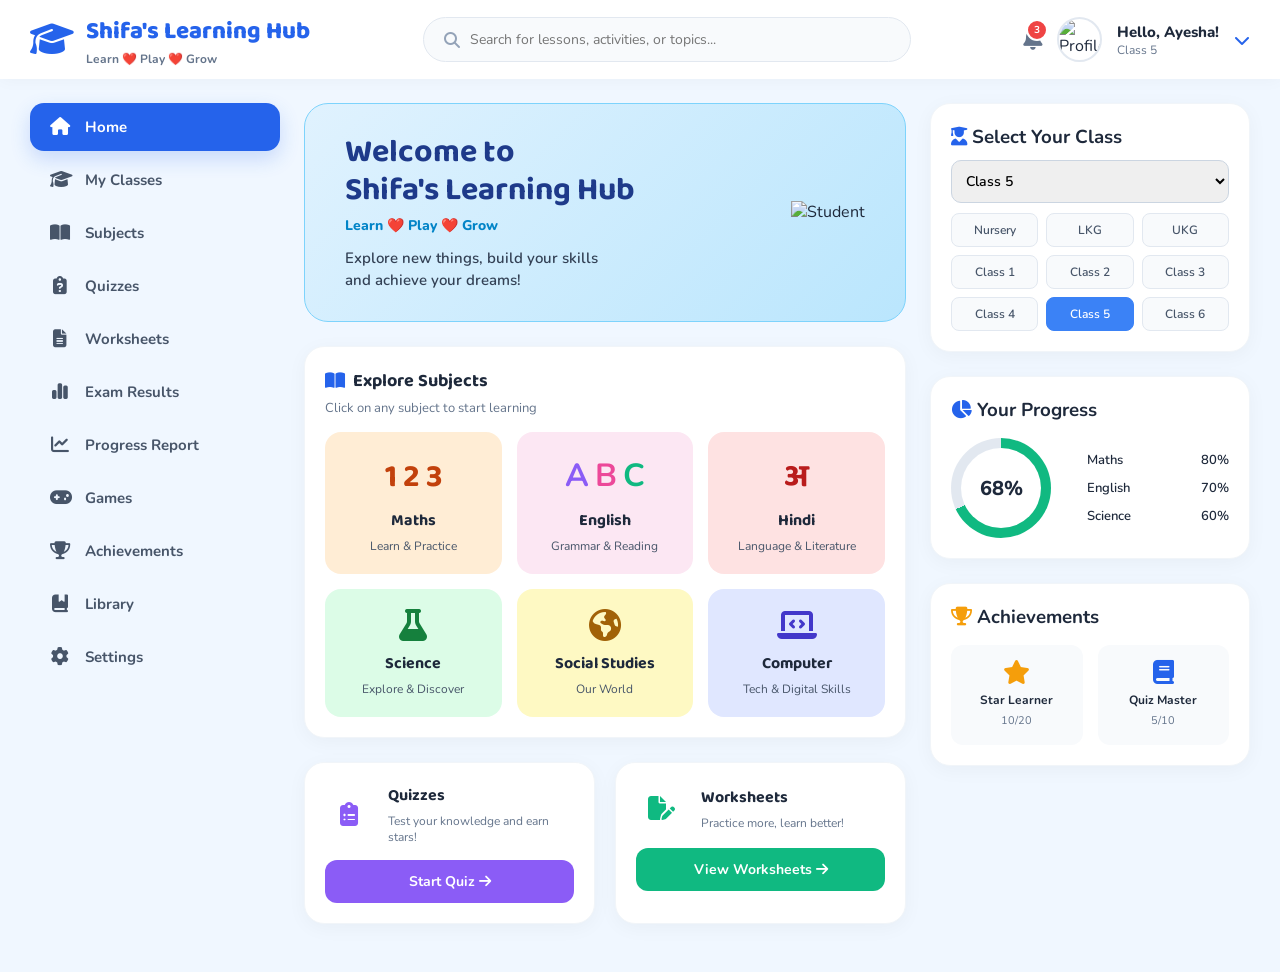
==== index.html @ 5b95ec36 "updated code" ====
<!DOCTYPE html>
<html lang="en">
<head>
    <meta charset="UTF-8">
    <meta name="viewport" content="width=device-width, initial-scale=1.0">
    <title>Shifa's Learning Hub</title>
    
    <!-- Google Fonts: Baloo 2 (Kids Friendly) aur Nunito -->
    <link href="https://fonts.googleapis.com/css2?family=Baloo+2:wght@500;600;700;800&family=Nunito:wght@400;600;700;800&display=swap" rel="stylesheet">
    
    <!-- Font Awesome Icons -->
    <link rel="stylesheet" href="https://cdnjs.cloudflare.com/ajax/libs/font-awesome/6.4.0/css/all.min.css">
    
    <!-- Apni CSS File -->
    <link rel="stylesheet" href="style.css">
</head>
<body>

    <!-- 1. TOP HEADER -->
    <header class="topbar">
        <div class="logo-area">
            <i class="fa-solid fa-graduation-cap text-blue"></i>
            <div>
                <h2>Shifa's Learning Hub</h2>
                <p>Learn ❤️ Play ❤️ Grow</p>
            </div>
        </div>
        
        <div class="search-bar">
            <i class="fa-solid fa-magnifying-glass"></i>
            <input type="text" placeholder="Search for lessons, activities, or topics...">
        </div>
        
        <div class="profile-area">
            <div class="notification">
                <i class="fa-solid fa-bell"></i>
                <span class="badge">3</span>
            </div>
            <!-- Yahan apni profile picture lagayein: images/profile.png -->
            <img src="images/girl.png" alt="Profile" class="avatar">
            <div class="profile-info">
                <h4>Hello, Ayesha!</h4>
                <p>Class 5</p>
            </div>
            <i class="fa-solid fa-chevron-down text-blue"></i>
        </div>
    </header>

    <!-- MAIN LAYOUT (3 Columns) -->
    <div class="dashboard-container">
        
        <!-- 2. LEFT SIDEBAR (Menu) -->
        <aside class="sidebar">
            <a href="#" class="menu-item active"><i class="fa-solid fa-house"></i> Home</a>
            <a href="#" class="menu-item"><i class="fa-solid fa-graduation-cap"></i> My Classes</a>
            <a href="#" class="menu-item"><i class="fa-solid fa-book-open"></i> Subjects</a>
            <a href="#" class="menu-item"><i class="fa-solid fa-clipboard-question"></i> Quizzes</a>
            <a href="#" class="menu-item"><i class="fa-solid fa-file-lines"></i> Worksheets</a>
            <a href="#" class="menu-item"><i class="fa-solid fa-chart-simple"></i> Exam Results</a>
            <a href="#" class="menu-item"><i class="fa-solid fa-chart-line"></i> Progress Report</a>
            <a href="#" class="menu-item"><i class="fa-solid fa-gamepad"></i> Games</a>
            <a href="#" class="menu-item"><i class="fa-solid fa-trophy"></i> Achievements</a>
            <a href="#" class="menu-item"><i class="fa-solid fa-book-bookmark"></i> Library</a>
            <a href="#" class="menu-item"><i class="fa-solid fa-gear"></i> Settings</a>
        </aside>

        <!-- 3. MIDDLE CONTENT (Main Area) -->
        <main class="main-content">
            
            <!-- Welcome Banner -->
            <div class="banner">
                <div class="banner-text">
                    <h1>Welcome to <br>Shifa's Learning Hub</h1>
                    <p>Learn ❤️ Play ❤️ Grow</p>
                    <span>Explore new things, build your skills<br>and achieve your dreams!</span>
                </div>
                <div class="banner-image-area">
                    <!-- Yahan bachi ki image lagayein: images/student.png -->
                    <img src="https://api.dicebear.com/7.x/adventurer/svg?seed=Mia&backgroundColor=b6e3f4" alt="Student">
                </div>
            </div>

            <!-- Explore Subjects -->
            <div class="card subjects-section">
                <div class="section-header">
                    <h3><i class="fa-solid fa-book-open text-blue"></i> Explore Subjects</h3>
                    <p>Click on any subject to start learning</p>
                </div>
                <div class="subjects-grid">
                    <div class="subject-card bg-math">
                        <h2>1 2 3</h2>
                        <h4>Maths</h4>
                        <p>Learn & Practice</p>
                    </div>
                    <div class="subject-card bg-english">
                        <h2><span style="color:#8b5cf6">A</span> <span style="color:#ec4899">B</span> <span style="color:#10b981">C</span></h2>
                        <h4>English</h4>
                        <p>Grammar & Reading</p>
                    </div>
                    <div class="subject-card bg-hindi">
                        <h2>अ</h2>
                        <h4>Hindi</h4>
                        <p>Language & Literature</p>
                    </div>
                    <div class="subject-card bg-science">
                        <i class="fa-solid fa-flask"></i>
                        <h4>Science</h4>
                        <p>Explore & Discover</p>
                    </div>
                    <div class="subject-card bg-sst">
                        <i class="fa-solid fa-earth-americas"></i>
                        <h4>Social Studies</h4>
                        <p>Our World</p>
                    </div>
                    <div class="subject-card bg-computer">
                        <i class="fa-solid fa-laptop-code"></i>
                        <h4>Computer</h4>
                        <p>Tech & Digital Skills</p>
                    </div>
                </div>
            </div>

            <!-- Quick Actions (Quizzes, Games etc) -->
            <div class="quick-actions">
                <div class="card action-card">
                    <div class="action-top">
                        <div class="icon-box bg-purple-light"><i class="fa-solid fa-clipboard-list text-purple"></i></div>
                        <div>
                            <h4>Quizzes</h4>
                            <p>Test your knowledge and earn stars!</p>
                        </div>
                    </div>
                    <button class="btn btn-purple">Start Quiz <i class="fa-solid fa-arrow-right"></i></button>
                </div>
                
                <div class="card action-card">
                    <div class="action-top">
                        <div class="icon-box bg-green-light"><i class="fa-solid fa-file-pen text-green"></i></div>
                        <div>
                            <h4>Worksheets</h4>
                            <p>Practice more, learn better!</p>
                        </div>
                    </div>
                    <button class="btn btn-green">View Worksheets <i class="fa-solid fa-arrow-right"></i></button>
                </div>
            </div>

        </main>

        <!-- 4. RIGHT SIDEBAR -->
        <aside class="right-panel">
            
            <!-- Select Class -->
            <div class="card">
                <h3><i class="fa-solid fa-user-graduate text-blue"></i> Select Your Class</h3>
                <select class="class-select">
                    <option>Class 5</option>
                </select>
                <div class="class-grid">
                    <button>Nursery</button><button>LKG</button><button>UKG</button>
                    <button>Class 1</button><button>Class 2</button><button>Class 3</button>
                    <button>Class 4</button><button class="active-class">Class 5</button><button>Class 6</button>
                </div>
            </div>

            <!-- Your Progress -->
            <div class="card">
                <h3><i class="fa-solid fa-chart-pie text-blue"></i> Your Progress</h3>
                <div class="progress-area">
                    <div class="progress-circle">
                        <div class="progress-inner">68%</div>
                    </div>
                    <div class="progress-details">
                        <div class="prog-item"><span><span class="dot bg-blue-dot"></span> Maths</span> <span>80%</span></div>
                        <div class="prog-item"><span><span class="dot bg-pink-dot"></span> English</span> <span>70%</span></div>
                        <div class="prog-item"><span><span class="dot bg-green-dot"></span> Science</span> <span>60%</span></div>
                    </div>
                </div>
            </div>

            <!-- Achievements -->
            <div class="card">
                <h3><i class="fa-solid fa-trophy text-orange"></i> Achievements</h3>
                <div class="achievements-grid">
                    <div class="achieve-item">
                        <i class="fa-solid fa-star text-orange"></i>
                        <p>Star Learner</p>
                        <span>10/20</span>
                    </div>
                    <div class="achieve-item">
                        <i class="fa-solid fa-book text-blue"></i>
                        <p>Quiz Master</p>
                        <span>5/10</span>
                    </div>
                </div>
            </div>

        </aside>
    </div>

</body>
</html>
---- style.css ----
/* ===== GLOBAL STYLES ===== */
* {
    margin: 0;
    padding: 0;
    box-sizing: border-box;
    font-family: 'Nunito', sans-serif;
}

body {
    background-color: #f0f7ff; /* Halka blue background */
    color: #1e293b;
}

/* Text Colors */
.text-blue { color: #2563eb; }
.text-purple { color: #8b5cf6; }
.text-green { color: #10b981; }
.text-orange { color: #f59e0b; }

/* ===== 1. TOP NAVBAR ===== */
.topbar {
    background: #ffffff;
    display: flex;
    align-items: center;
    justify-content: space-between;
    padding: 12px 30px;
    box-shadow: 0 2px 15px rgba(0,0,0,0.03);
    position: sticky;
    top: 0;
    z-index: 100;
}

.logo-area { display: flex; align-items: center; gap: 12px; }
.logo-area i { font-size: 35px; }
.logo-area h2 { font-size: 24px; color: #2563eb; font-family: 'Baloo 2', cursive; font-weight: 800; }
.logo-area p { font-size: 12px; color: #64748b; font-weight: 700; }

.search-bar {
    background: #f8fafc;
    border: 1px solid #e2e8f0;
    padding: 12px 20px;
    border-radius: 30px;
    display: flex;
    align-items: center;
    width: 40%;
}
.search-bar i { color: #94a3b8; }
.search-bar input { border: none; background: transparent; outline: none; width: 100%; margin-left: 10px; font-size: 14px; color: #334155; }

.profile-area { display: flex; align-items: center; gap: 15px; }
.notification { position: relative; font-size: 22px; color: #64748b; cursor: pointer; }
.badge { position: absolute; top: -6px; right: -6px; background: #ef4444; color: white; font-size: 10px; font-weight: bold; padding: 2px 6px; border-radius: 50%; border: 2px solid #fff; }
.avatar { width: 45px; height: 45px; border-radius: 50%; border: 2px solid #e2e8f0; }
.profile-info h4 { font-size: 15px; color: #1e293b; font-weight: 800; }
.profile-info p { font-size: 12px; color: #64748b; }

/* ===== MAIN LAYOUT (GRID) ===== */
.dashboard-container {
    display: grid;
    grid-template-columns: 250px 1fr 320px; /* 3 Columns: Left, Middle, Right */
    gap: 24px;
    padding: 24px 30px;
    max-width: 1600px;
    margin: 0 auto;
}

/* ===== COMMON CARD STYLE ===== */
.card {
    background: #ffffff;
    border-radius: 20px;
    padding: 20px;
    box-shadow: 0 4px 20px rgba(0,0,0,0.04); /* Soft Shadow */
    margin-bottom: 24px;
    border: 1px solid #f1f5f9;
}

.section-header { margin-bottom: 15px; }
.section-header h3 { font-size: 18px; color: #1e293b; display: flex; align-items: center; gap: 8px; font-family: 'Baloo 2', cursive; }
.section-header p { font-size: 13px; color: #64748b; margin-top: 4px; }

/* ===== 2. LEFT SIDEBAR ===== */
.sidebar { display: flex; flex-direction: column; gap: 5px; }
.menu-item {
    display: flex; align-items: center; gap: 15px;
    padding: 14px 20px; text-decoration: none;
    color: #475569; font-weight: 700; font-size: 15px;
    border-radius: 14px; transition: 0.2s;
}
.menu-item i { width: 20px; text-align: center; font-size: 18px; }
.menu-item:hover { background: #f0f7ff; color: #2563eb; }
.menu-item.active { background: #2563eb; color: white; box-shadow: 0 8px 20px rgba(37,99,235,0.2); }

/* ===== 3. MAIN CONTENT ===== */
/* Banner */
.banner {
    background: linear-gradient(135deg, #e0f2fe 0%, #bae6fd 100%);
    border-radius: 24px; display: flex; justify-content: space-between;
    align-items: center; padding: 30px 40px; margin-bottom: 24px;
    overflow: hidden; border: 1px solid #7dd3fc;
}
.banner-text h1 { color: #1e3a8a; font-size: 32px; line-height: 1.2; margin-bottom: 5px; font-family: 'Baloo 2', cursive; }
.banner-text p { color: #0284c7; font-weight: 800; font-size: 14px; margin-bottom: 12px; }
.banner-text span { color: #334155; font-size: 15px; font-weight: 600; }
.banner-image-area img { height: 180px; object-fit: contain; }

/* Subjects */
.subjects-grid { display: grid; grid-template-columns: repeat(3, 1fr); gap: 15px; }
.subject-card {
    padding: 20px 10px; border-radius: 16px; text-align: center;
    cursor: pointer; transition: all 0.3s ease;
}
.subject-card:hover { transform: translateY(-5px); box-shadow: 0 10px 20px rgba(0,0,0,0.08); }
.subject-card h2 { font-size: 32px; margin-bottom: 5px; font-family: 'Baloo 2', cursive; }
.subject-card i { font-size: 32px; margin-bottom: 10px; }
.subject-card h4 { font-size: 16px; color: #1e293b; font-family: 'Baloo 2', cursive; }
.subject-card p { font-size: 12px; color: #475569; margin-top: 5px; }

/* Subject Colors */
.bg-math { background: #ffedd5; color: #c2410c; }
.bg-english { background: #fce7f3; color: #be185d; }
.bg-hindi { background: #fee2e2; color: #b91c1c; }
.bg-science { background: #dcfce7; color: #15803d; }
.bg-sst { background: #fef9c3; color: #a16207; }
.bg-computer { background: #e0e7ff; color: #4338ca; }

/* Quick Actions */
.quick-actions { display: grid; grid-template-columns: 1fr 1fr; gap: 20px; }
.action-card { text-align: left; }
.action-top { display: flex; align-items: center; gap: 15px; margin-bottom: 15px; }
.icon-box { width: 50px; height: 50px; border-radius: 12px; display: flex; align-items: center; justify-content: center; font-size: 24px; }
.action-card h4 { font-size: 16px; margin-bottom: 5px; font-family: 'Baloo 2', cursive; }
.action-card p { font-size: 12px; color: #64748b; }
.btn { padding: 12px 20px; border: none; border-radius: 12px; color: white; font-weight: bold; cursor: pointer; width: 100%; font-size: 14px; transition: 0.2s; }
.btn:hover { opacity: 0.9; }
.btn-purple { background: #8b5cf6; }
.btn-green { background: #10b981; }

/* ===== 4. RIGHT PANEL ===== */
.class-select { width: 100%; padding: 10px; border-radius: 10px; border: 1px solid #cbd5e1; margin: 10px 0; font-size: 14px; outline: none; font-weight: 600; }
.class-grid { display: grid; grid-template-columns: repeat(3, 1fr); gap: 8px; }
.class-grid button { padding: 8px; border: 1px solid #e2e8f0; background: #f8fafc; border-radius: 8px; font-size: 12px; cursor: pointer; font-weight: 600; color: #475569; }
.class-grid button.active-class { background: #3b82f6; color: white; border-color: #3b82f6; }

/* Progress Circle */
.progress-area { display: flex; align-items: center; gap: 20px; margin-top: 15px; }
.progress-circle { width: 100px; height: 100px; border-radius: 50%; background: conic-gradient(#10b981 68%, #e2e8f0 0); display: flex; align-items: center; justify-content: center; }
.progress-inner { width: 80px; height: 80px; background: white; border-radius: 50%; display: flex; align-items: center; justify-content: center; font-size: 20px; font-weight: 800; color: #1e293b; }
.progress-details { flex: 1; display: flex; flex-direction: column; gap: 10px; }
.prog-item { display: flex; justify-content: space-between; font-size: 13px; font-weight: 600; align-items: center; }
.dot { width: 8px; height: 8px; border-radius: 50%; display: inline-block; margin-right: 5px; }

/* Achievements */
.achievements-grid { display: flex; gap: 15px; margin-top: 15px; }
.achieve-item { text-align: center; flex: 1; background: #f8fafc; padding: 15px 10px; border-radius: 12px; }
.achieve-item i { font-size: 24px; margin-bottom: 8px; }
.achieve-item p { font-size: 12px; font-weight: 700; }
.achieve-item span { font-size: 11px; color: #64748b; }

/* ===== RESPONSIVE (Mobile ke liye) ===== */
@media (max-width: 1200px) {
    .dashboard-container { grid-template-columns: 200px 1fr; }
    .right-panel { display: none; }
}
@media (max-width: 768px) {
    .dashboard-container { grid-template-columns: 1fr; padding: 15px; }
    .sidebar { display: none; }
    .search-bar { display: none; }
    .banner { flex-direction: column; text-align: center; padding: 20px; }
    .quick-actions, .subjects-grid { grid-template-columns: 1fr 1fr; }
}
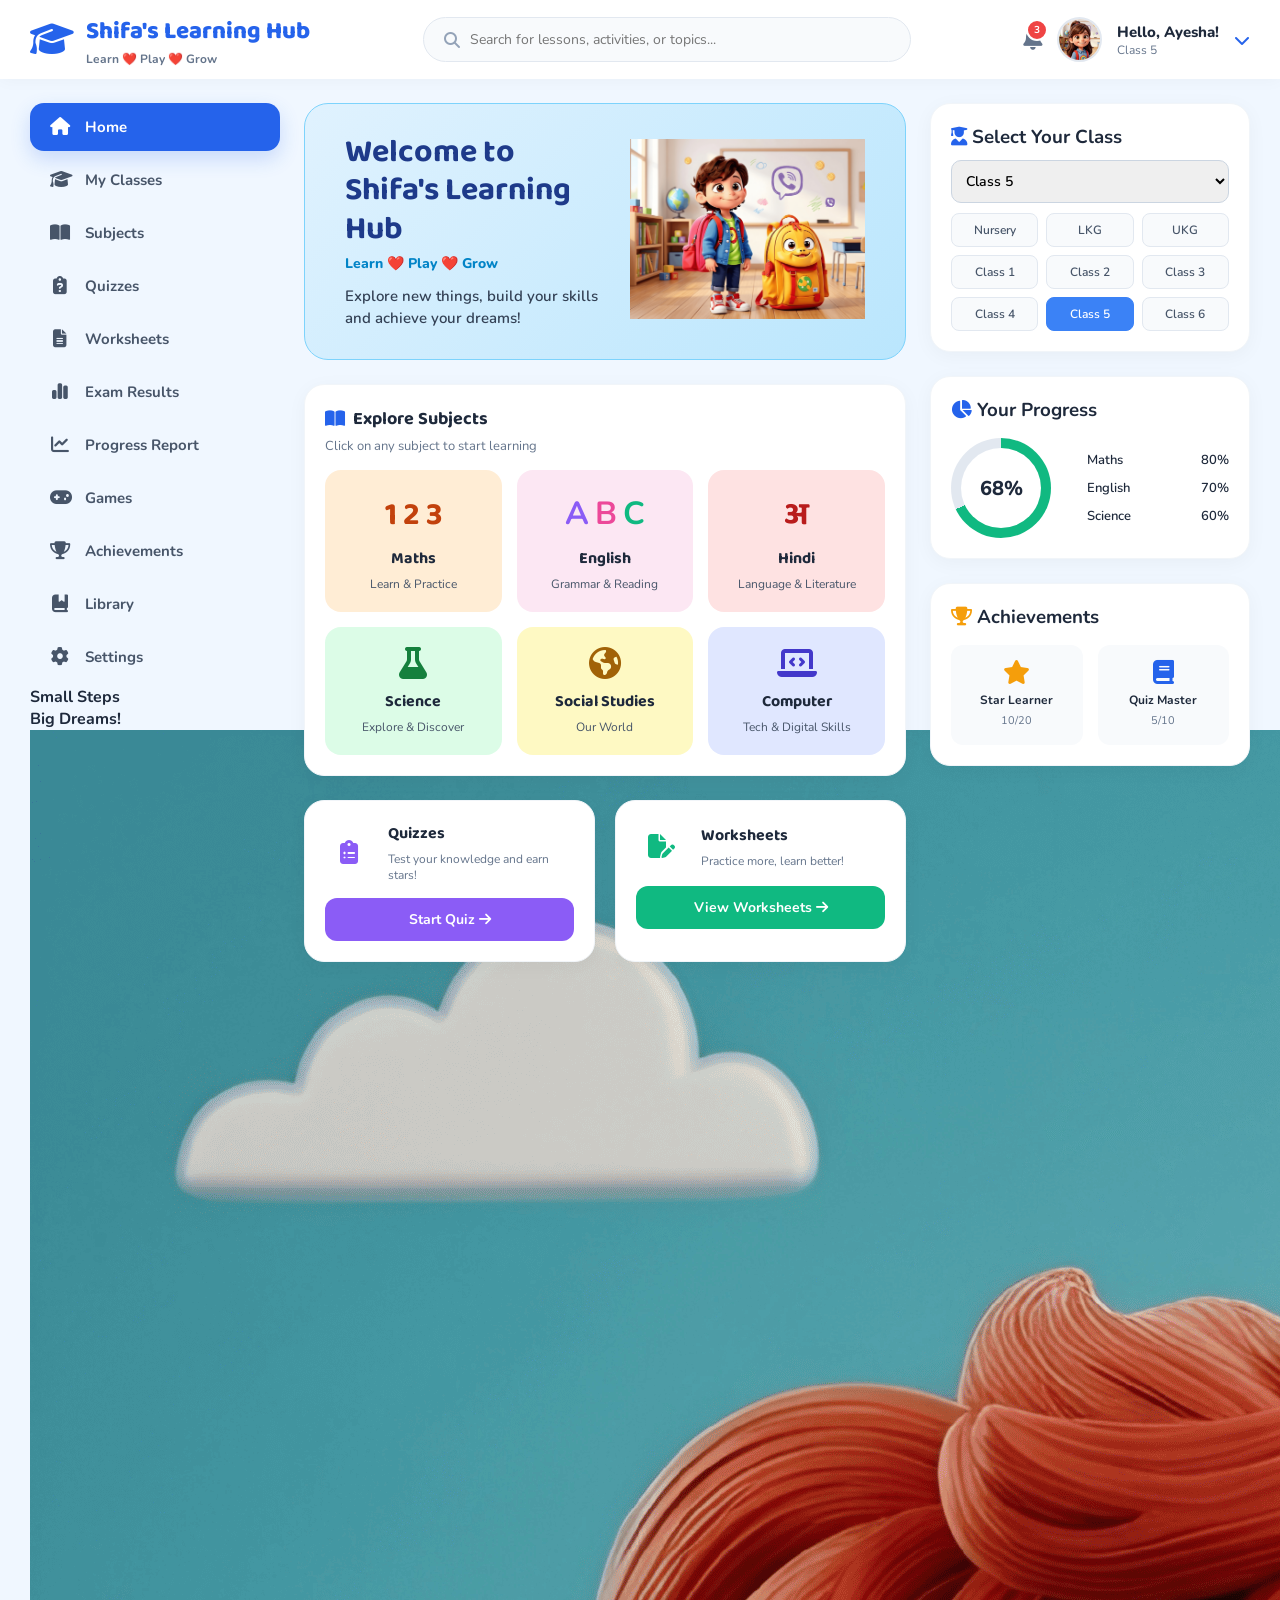
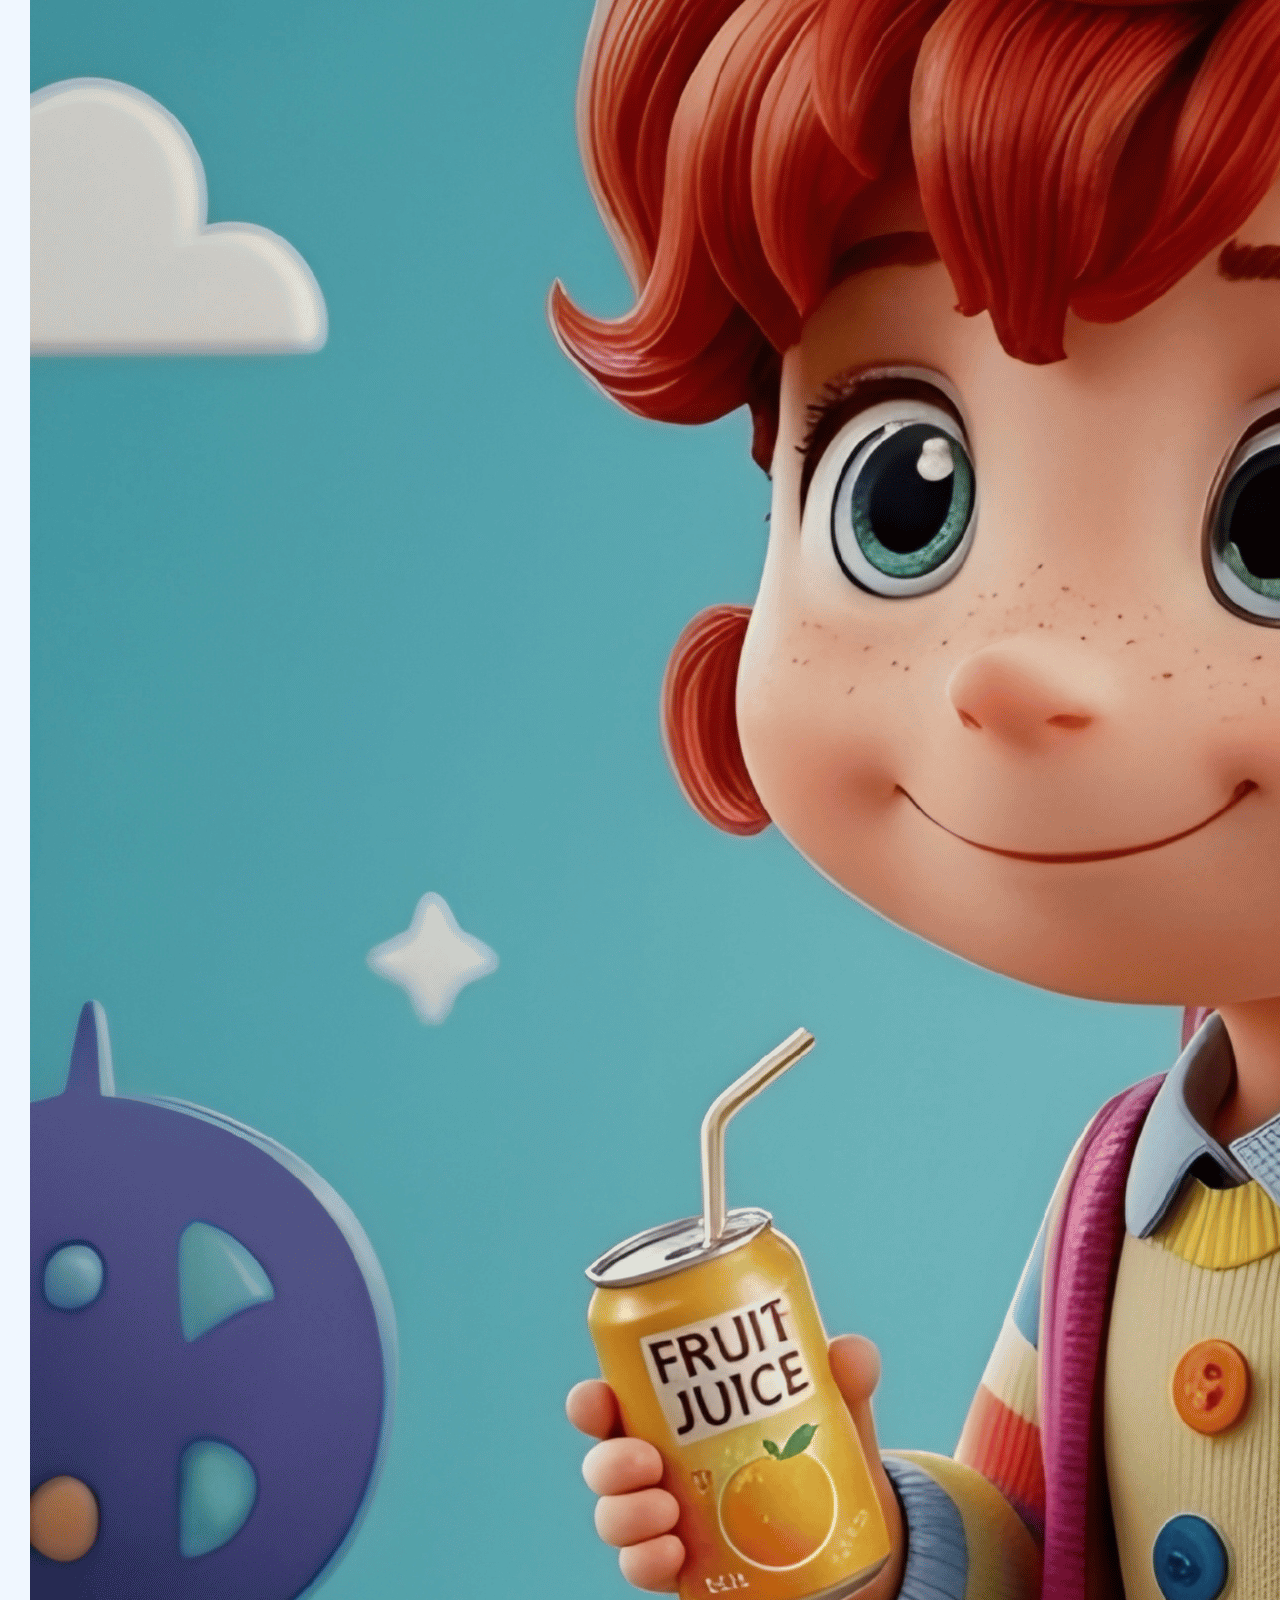
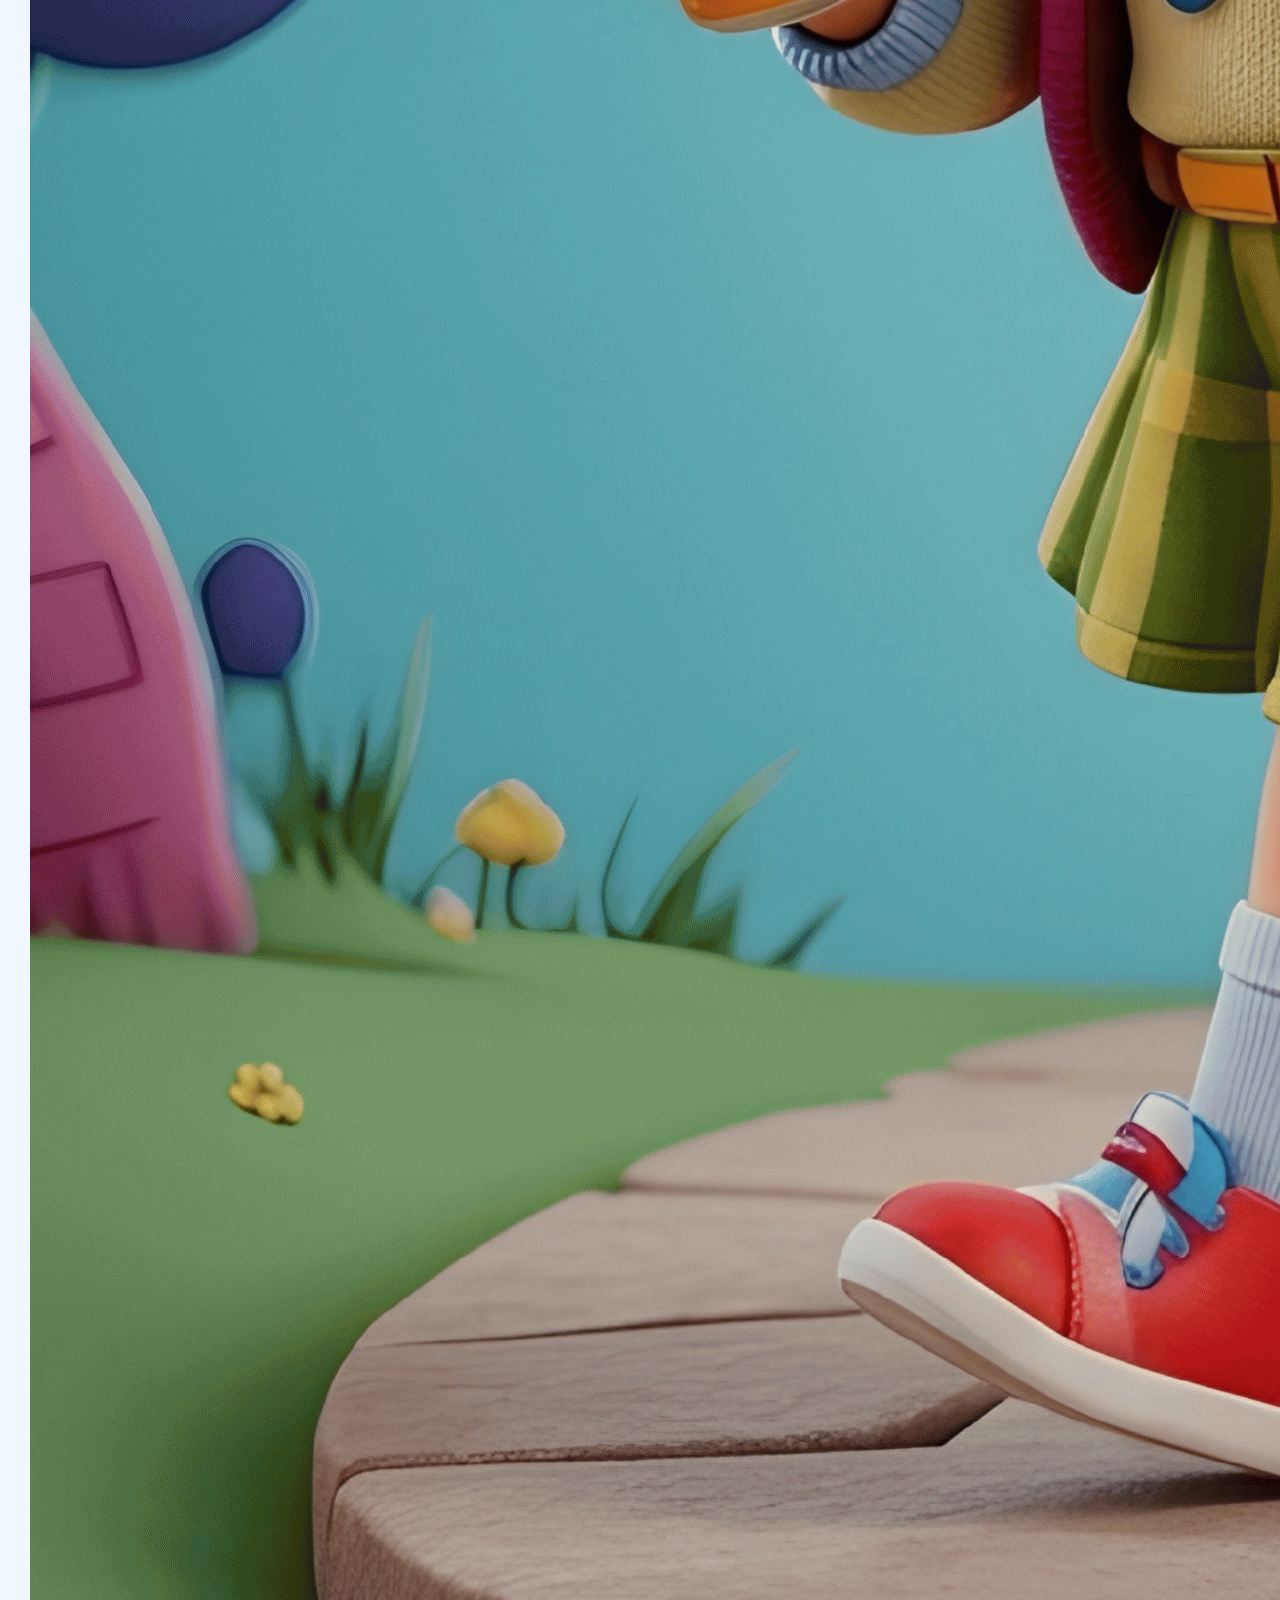
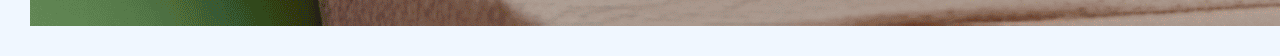
==== commit 71fe8e35: "updated code" ====
--- a/index.html
+++ b/index.html
@@ -37,7 +37,7 @@
                 <span class="badge">3</span>
             </div>
             <!-- Yahan apni profile picture lagayein: images/profile.png -->
-            <img src="images/girl.png" alt="Profile" class="avatar">
+            <img src="images/profile.png" alt="Profile" class="avatar">
             <div class="profile-info">
                 <h4>Hello, Ayesha!</h4>
                 <p>Class 5</p>
@@ -62,6 +62,10 @@
             <a href="#" class="menu-item"><i class="fa-solid fa-trophy"></i> Achievements</a>
             <a href="#" class="menu-item"><i class="fa-solid fa-book-bookmark"></i> Library</a>
             <a href="#" class="menu-item"><i class="fa-solid fa-gear"></i> Settings</a>
+            <div class="sidebar-bottom">
+                <h4>Small Steps<br>Big Dreams!</h4>
+                <img src="images/kids.png" alt="Kids">
+            </div>
         </aside>
 
         <!-- 3. MIDDLE CONTENT (Main Area) -->
@@ -76,7 +80,7 @@
                 </div>
                 <div class="banner-image-area">
                     <!-- Yahan bachi ki image lagayein: images/student.png -->
-                    <img src="https://api.dicebear.com/7.x/adventurer/svg?seed=Mia&backgroundColor=b6e3f4" alt="Student">
+                    <img src="images/boy.png" alt="Student">
                 </div>
             </div>
 
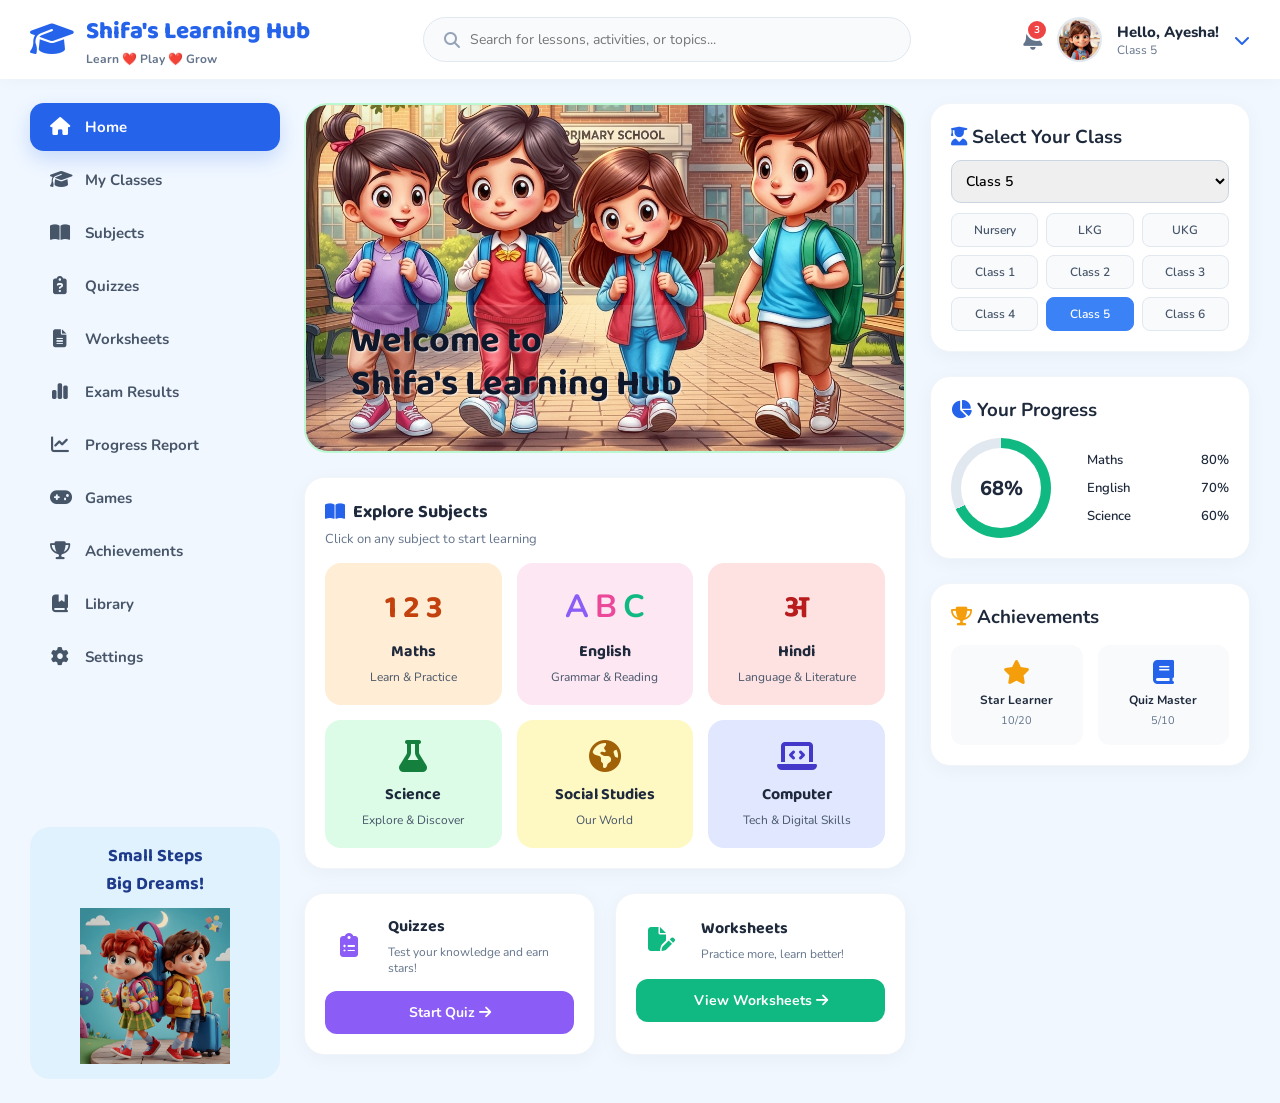
==== commit e1a05084: "Banner design fixed" ====
--- a/index.html
+++ b/index.html
@@ -75,15 +75,10 @@
             <div class="banner">
                 <div class="banner-text">
                     <h1>Welcome to <br>Shifa's Learning Hub</h1>
-                    <p>Learn ❤️ Play ❤️ Grow</p>
-                    <span>Explore new things, build your skills<br>and achieve your dreams!</span>
-                </div>
-                <div class="banner-image-area">
-                    <!-- Yahan bachi ki image lagayein: images/student.png -->
-                    <img src="images/boy.png" alt="Student">
-                </div>
-            </div>
-
+                   
+                </div>
+                </div>
+                
             <!-- Explore Subjects -->
             <div class="card subjects-section">
                 <div class="section-header">
--- a/style.css
+++ b/style.css
@@ -90,18 +90,85 @@
 .menu-item:hover { background: #f0f7ff; color: #2563eb; }
 .menu-item.active { background: #2563eb; color: white; box-shadow: 0 8px 20px rgba(37,99,235,0.2); }
 
+/* Sidebar Bottom (Kids Image) */
+.sidebar-bottom {
+    margin-top: auto; 
+    background: #e0f2fe;
+    border-radius: 20px; 
+    padding: 15px; 
+    text-align: center;
+    overflow: hidden;
+}
+.sidebar-bottom h4 { 
+    color: #1e3a8a; 
+    font-size: 18px; 
+    margin-bottom: 10px; 
+    font-family: 'Baloo 2', cursive;
+}
+.sidebar-bottom img { 
+    width: 100%; 
+    max-width: 150px;
+    height: auto;
+    object-fit: contain;
+    margin: 0 auto;
+    display: block;
+}
+
 /* ===== 3. MAIN CONTENT ===== */
-/* Banner */
+
+/* =========================================
+   FINAL GREEN BANNER (Fixed)
+   ========================================= */
+/* =========================================
+   FLOOR TEXT BANNER
+   ========================================= */
 .banner {
-    background: linear-gradient(135deg, #e0f2fe 0%, #bae6fd 100%);
-    border-radius: 24px; display: flex; justify-content: space-between;
-    align-items: center; padding: 30px 40px; margin-bottom: 24px;
-    overflow: hidden; border: 1px solid #7dd3fc;
-}
-.banner-text h1 { color: #1e3a8a; font-size: 32px; line-height: 1.2; margin-bottom: 5px; font-family: 'Baloo 2', cursive; }
-.banner-text p { color: #0284c7; font-weight: 800; font-size: 14px; margin-bottom: 12px; }
-.banner-text span { color: #334155; font-size: 15px; font-weight: 600; }
-.banner-image-area img { height: 180px; object-fit: contain; }
+    /* Nayi image jo aapne lagayi hai (school wali) */
+    background-image: url('images/boy.png'); 
+    background-size: cover; 
+    background-position: center; 
+    background-repeat: no-repeat;
+    
+    border-radius: 24px; 
+    margin-bottom: 24px;
+    border: 2px solid #bbf7d0; 
+    
+    /* Box ki height fix ki taaki image puri dikhe */
+    height: 350px; 
+    position: relative; /* Text ko niche set karne ke liye */
+    overflow: hidden;
+}
+
+/* Text ka design jo floor par baithega */
+.banner-text {
+    position: absolute;
+    bottom: 20px; /* Neeche se 20px upar */
+    left: 20px;   /* Left se 20px andar */
+    
+    background: rgba(255, 255, 255, 0.089); /* Text ke peeche halka white parda */
+    padding: 15px 25px;
+    border-radius: 15px;
+    box-shadow: 0 4px 10px rgba(0,0,0,0.1);
+    width: auto;
+}
+
+.banner-text h1 { 
+    color: #1e3a8a; 
+    font-size: 26px; 
+    line-height: 1.1; 
+    margin-bottom: 5px; 
+    font-family: 'Baloo 2', cursive; 
+}
+
+/* Font Colors aur Size */
+.banner-text h1 { 
+    color: #0f172a; /* Dark Blue/Black color jo chamkega */
+    font-size: 36px; 
+    line-height: 1.2; 
+    margin-bottom: 10px; 
+    font-family: 'Baloo 2', cursive; 
+    text-shadow: 1px 1px 2px rgba(255,255,255,0.8); /* Halki si white roshni taaki padhne mein aasani ho */
+}
 
 /* Subjects */
 .subjects-grid { display: grid; grid-template-columns: repeat(3, 1fr); gap: 15px; }
@@ -165,6 +232,7 @@
     .dashboard-container { grid-template-columns: 1fr; padding: 15px; }
     .sidebar { display: none; }
     .search-bar { display: none; }
-    .banner { flex-direction: column; text-align: center; padding: 20px; }
+    .banner { flex-direction: column; text-align: center; padding: 20px; background-position: center bottom; }
+    .banner-text { width: 100%; margin-bottom: 20px; }
     .quick-actions, .subjects-grid { grid-template-columns: 1fr 1fr; }
 }
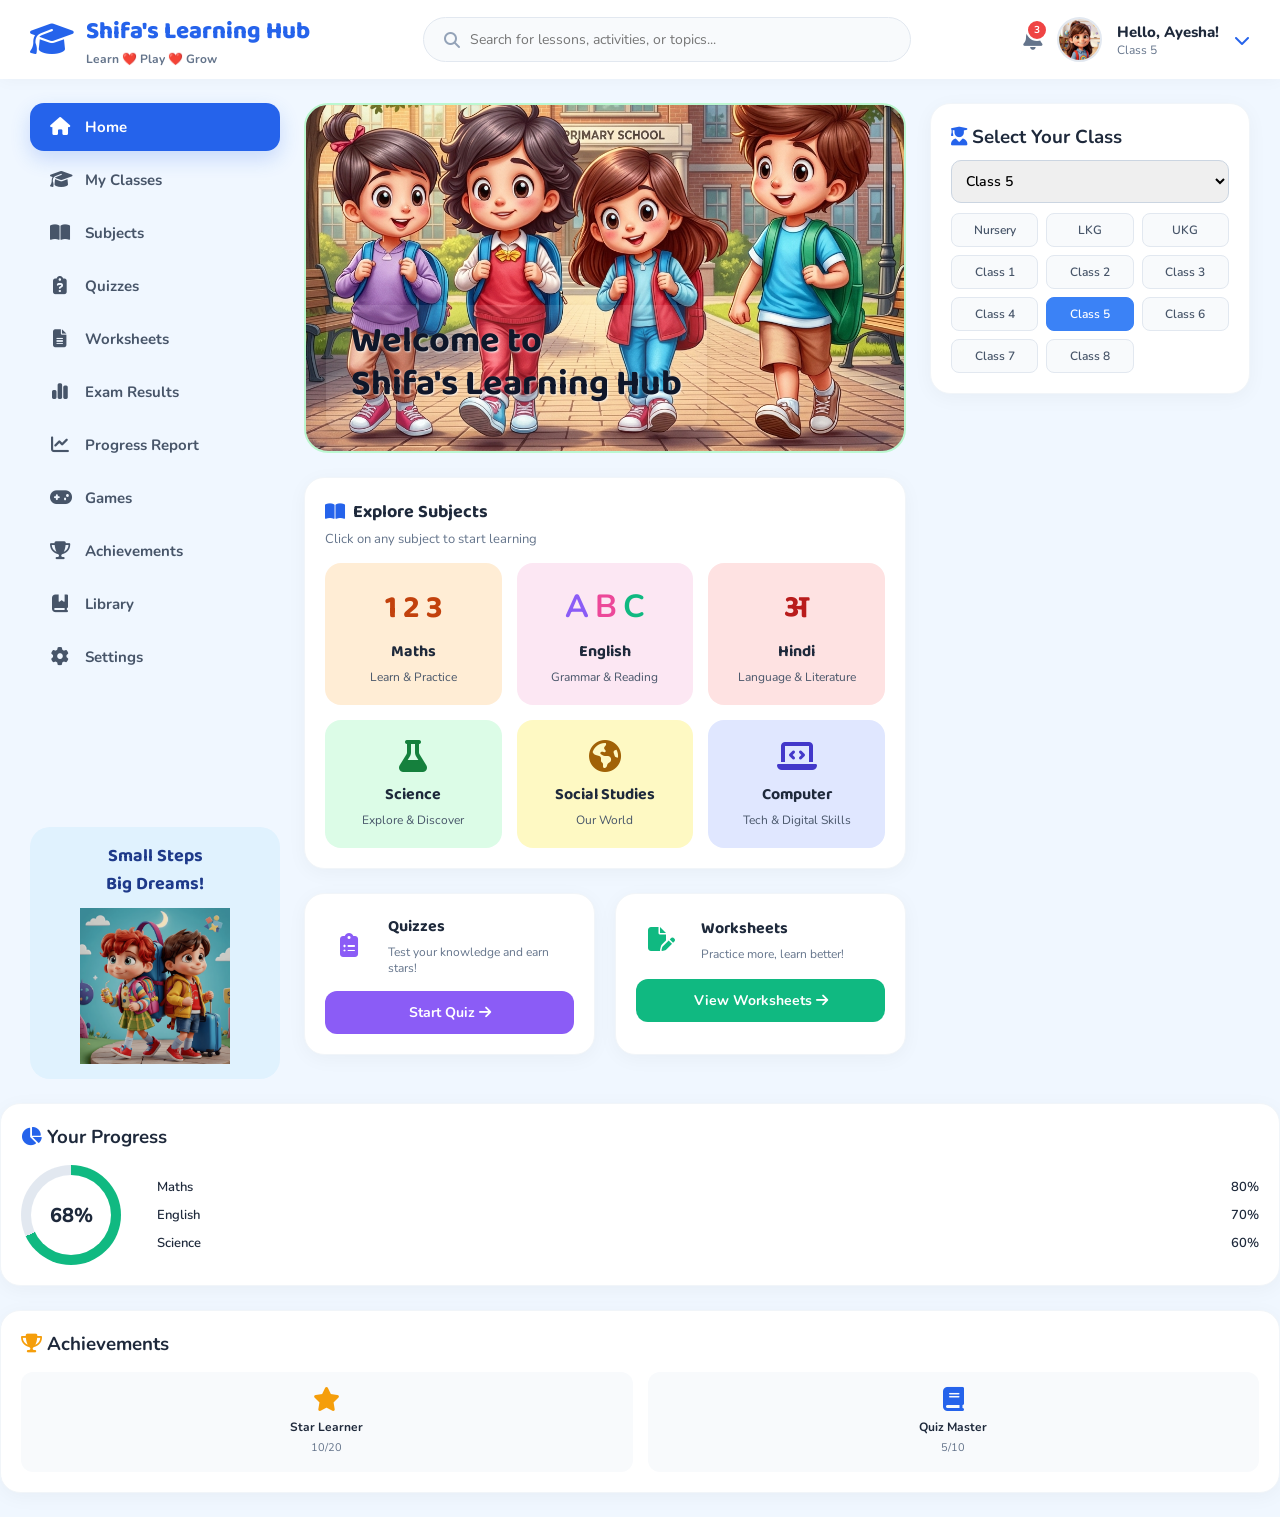
==== commit f430b2a8: "add css" ====
--- a/index.html
+++ b/index.html
@@ -129,7 +129,7 @@
                             <p>Test your knowledge and earn stars!</p>
                         </div>
                     </div>
-                    <button class="btn btn-purple">Start Quiz <i class="fa-solid fa-arrow-right"></i></button>
+                    <button class="btn btn-purple" onclick="openQuiz()">Start Quiz <i class="fa-solid fa-arrow-right"></i></button>
                 </div>
                 
                 <div class="card action-card">
@@ -156,9 +156,19 @@
                     <option>Class 5</option>
                 </select>
                 <div class="class-grid">
-                    <button>Nursery</button><button>LKG</button><button>UKG</button>
-                    <button>Class 1</button><button>Class 2</button><button>Class 3</button>
-                    <button>Class 4</button><button class="active-class">Class 5</button><button>Class 6</button>
+                    
+    <button onclick="selectClass(this)">Nursery</button>
+    <button onclick="selectClass(this)">LKG</button>
+    <button onclick="selectClass(this)">UKG</button>
+    <button onclick="selectClass(this)">Class 1</button>
+    <button onclick="selectClass(this)">Class 2</button>
+    <button onclick="selectClass(this)">Class 3</button>
+    <button onclick="selectClass(this)">Class 4</button>
+    <button class="active-class" onclick="selectClass(this)">Class 5</button>
+    <button onclick="selectClass(this)">Class 6</button>
+    <button onclick="selectClass(this)">Class 7</button>
+    <button onclick="selectClass(this)">Class 8</button>
+</div>
                 </div>
             </div>
 
@@ -197,5 +207,14 @@
         </aside>
     </div>
 
+    <!-- Quiz Popup Modal -->
+<div id="quizModal" class="modal">
+    <div class="modal-content">
+        <h2>🎉 Great Job!</h2>
+        <p>Quiz is starting soon. Get ready to test your knowledge!</p>
+        <button onclick="closeQuiz()" class="btn btn-purple">Close</button>
+    </div>
+</div>
+<script src="script.js"></script>
 </body>
 </html>
--- a/style.css
+++ b/style.css
@@ -235,4 +235,43 @@
     .banner { flex-direction: column; text-align: center; padding: 20px; background-position: center bottom; }
     .banner-text { width: 100%; margin-bottom: 20px; }
     .quick-actions, .subjects-grid { grid-template-columns: 1fr 1fr; }
+}
+/* ===== QUIZ POPUP MODAL ===== */
+.modal {
+    display: none; /* Shuru mein chhupa rahega */
+    position: fixed;
+    top: 0; left: 0; width: 100%; height: 100%;
+    background: rgba(0, 0, 0, 0.5); /* Peeche kaala parda */
+    z-index: 1000;
+    align-items: center;
+    justify-content: center;
+}
+
+.modal-content {
+    background: white;
+    padding: 30px 40px;
+    border-radius: 20px;
+    text-align: center;
+    box-shadow: 0 10px 30px rgba(0,0,0,0.2);
+    max-width: 400px;
+    animation: popIn 0.3s ease;
+}
+
+.modal-content h2 {
+    color: #8b5cf6;
+    font-family: 'Baloo 2', cursive;
+    margin-bottom: 10px;
+    font-size: 28px;
+}
+
+.modal-content p {
+    color: #475569;
+    margin-bottom: 20px;
+    font-size: 16px;
+}
+
+/* Popup aane ka animation */
+@keyframes popIn {
+    from { transform: scale(0.8); opacity: 0; }
+    to { transform: scale(1); opacity: 1; }
 }
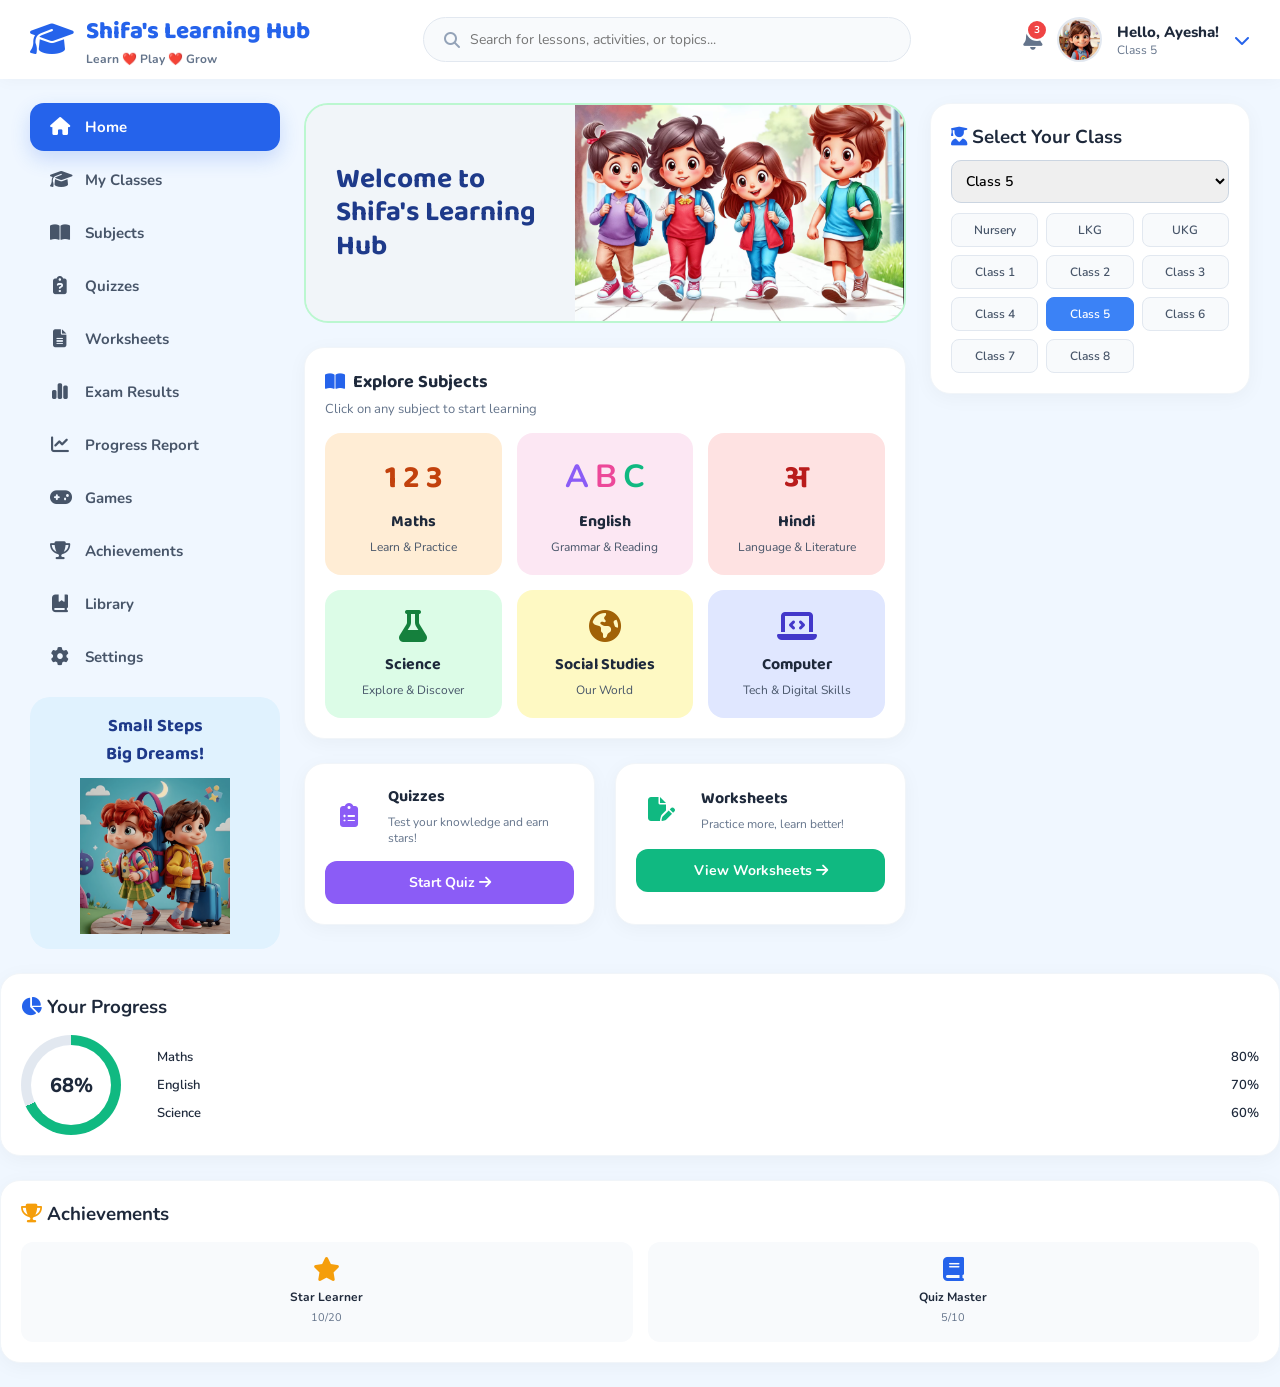
==== commit 3962f991: "add css" ====
--- a/index.html
+++ b/index.html
@@ -72,12 +72,16 @@
         <main class="main-content">
             
             <!-- Welcome Banner -->
-            <div class="banner">
-                <div class="banner-text">
-                    <h1>Welcome to <br>Shifa's Learning Hub</h1>
-                   
-                </div>
-                </div>
+             <!-- Welcome Banner -->
+
+<div class="banner">
+    <div class="banner-text">
+        <h1>Welcome to <br>Shifa's Learning Hub</h1>
+    </div>
+    <div class="banner-image-area">
+        <img src="images/boy.png" alt="Students">
+    </div>
+</div>
                 
             <!-- Explore Subjects -->
             <div class="card subjects-section">
@@ -129,7 +133,7 @@
                             <p>Test your knowledge and earn stars!</p>
                         </div>
                     </div>
-                    <button class="btn btn-purple" onclick="openQuiz()">Start Quiz <i class="fa-solid fa-arrow-right"></i></button>
+                    <button class="btn btn-purple">Start Quiz <i class="fa-solid fa-arrow-right"></i></button>
                 </div>
                 
                 <div class="card action-card">
@@ -206,7 +210,7 @@
 
         </aside>
     </div>
-
+    
     <!-- Quiz Popup Modal -->
 <div id="quizModal" class="modal">
     <div class="modal-content">
--- a/style.css
+++ b/style.css
@@ -122,54 +122,55 @@
 /* =========================================
    FLOOR TEXT BANNER
    ========================================= */
+/* =========================================
+   BANNER WITH IMAGE ON RIGHT
+   ========================================= */
+/* 1. Banner Box (Height choti ki) */
 .banner {
-    /* Nayi image jo aapne lagayi hai (school wali) */
-    background-image: url('images/boy.png'); 
-    background-size: cover; 
-    background-position: center; 
-    background-repeat: no-repeat;
-    
+    background-color: #f1f5f9; 
     border-radius: 24px; 
+    display: flex; 
+    justify-content: space-between;
+    align-items: stretch; 
+    padding: 0; 
     margin-bottom: 24px;
+    overflow: hidden; 
     border: 2px solid #bbf7d0; 
     
-    /* Box ki height fix ki taaki image puri dikhe */
-    height: 350px; 
-    position: relative; /* Text ko niche set karne ke liye */
-    overflow: hidden;
-}
-
-/* Text ka design jo floor par baithega */
+    height: 220px; /* Height 300 se kam karke 220px kar di */
+}
+
+/* 2. Text Area */
 .banner-text {
-    position: absolute;
-    bottom: 20px; /* Neeche se 20px upar */
-    left: 20px;   /* Left se 20px andar */
-    
-    background: rgba(255, 255, 255, 0.089); /* Text ke peeche halka white parda */
-    padding: 15px 25px;
-    border-radius: 15px;
-    box-shadow: 0 4px 10px rgba(0,0,0,0.1);
-    width: auto;
+    width: 45%; 
+    padding: 20px 30px; /* Padding kam ki taaki box chota lage */
+    display: flex;
+    flex-direction: column;
+    justify-content: center;
+    background-color: #f1f5f9;
 }
 
 .banner-text h1 { 
     color: #1e3a8a; 
-    font-size: 26px; 
-    line-height: 1.1; 
-    margin-bottom: 5px; 
+    font-size: 28px; /* Font size thoda chota kiya taaki box mein fit ho */
+    line-height: 1.2; 
+    margin-bottom: 0; 
     font-family: 'Baloo 2', cursive; 
 }
 
-/* Font Colors aur Size */
-.banner-text h1 { 
-    color: #0f172a; /* Dark Blue/Black color jo chamkega */
-    font-size: 36px; 
-    line-height: 1.2; 
-    margin-bottom: 10px; 
-    font-family: 'Baloo 2', cursive; 
-    text-shadow: 1px 1px 2px rgba(255,255,255,0.8); /* Halki si white roshni taaki padhne mein aasani ho */
-}
-
+/* 3. Image Area */
+.banner-image-area {
+    width: 55%; 
+    display: flex; 
+}
+
+.banner-image-area img {
+    width: 100%;
+    height: 100%; 
+    object-fit: cover; 
+    object-position: center; 
+    display: block;
+}
 /* Subjects */
 .subjects-grid { display: grid; grid-template-columns: repeat(3, 1fr); gap: 15px; }
 .subject-card {
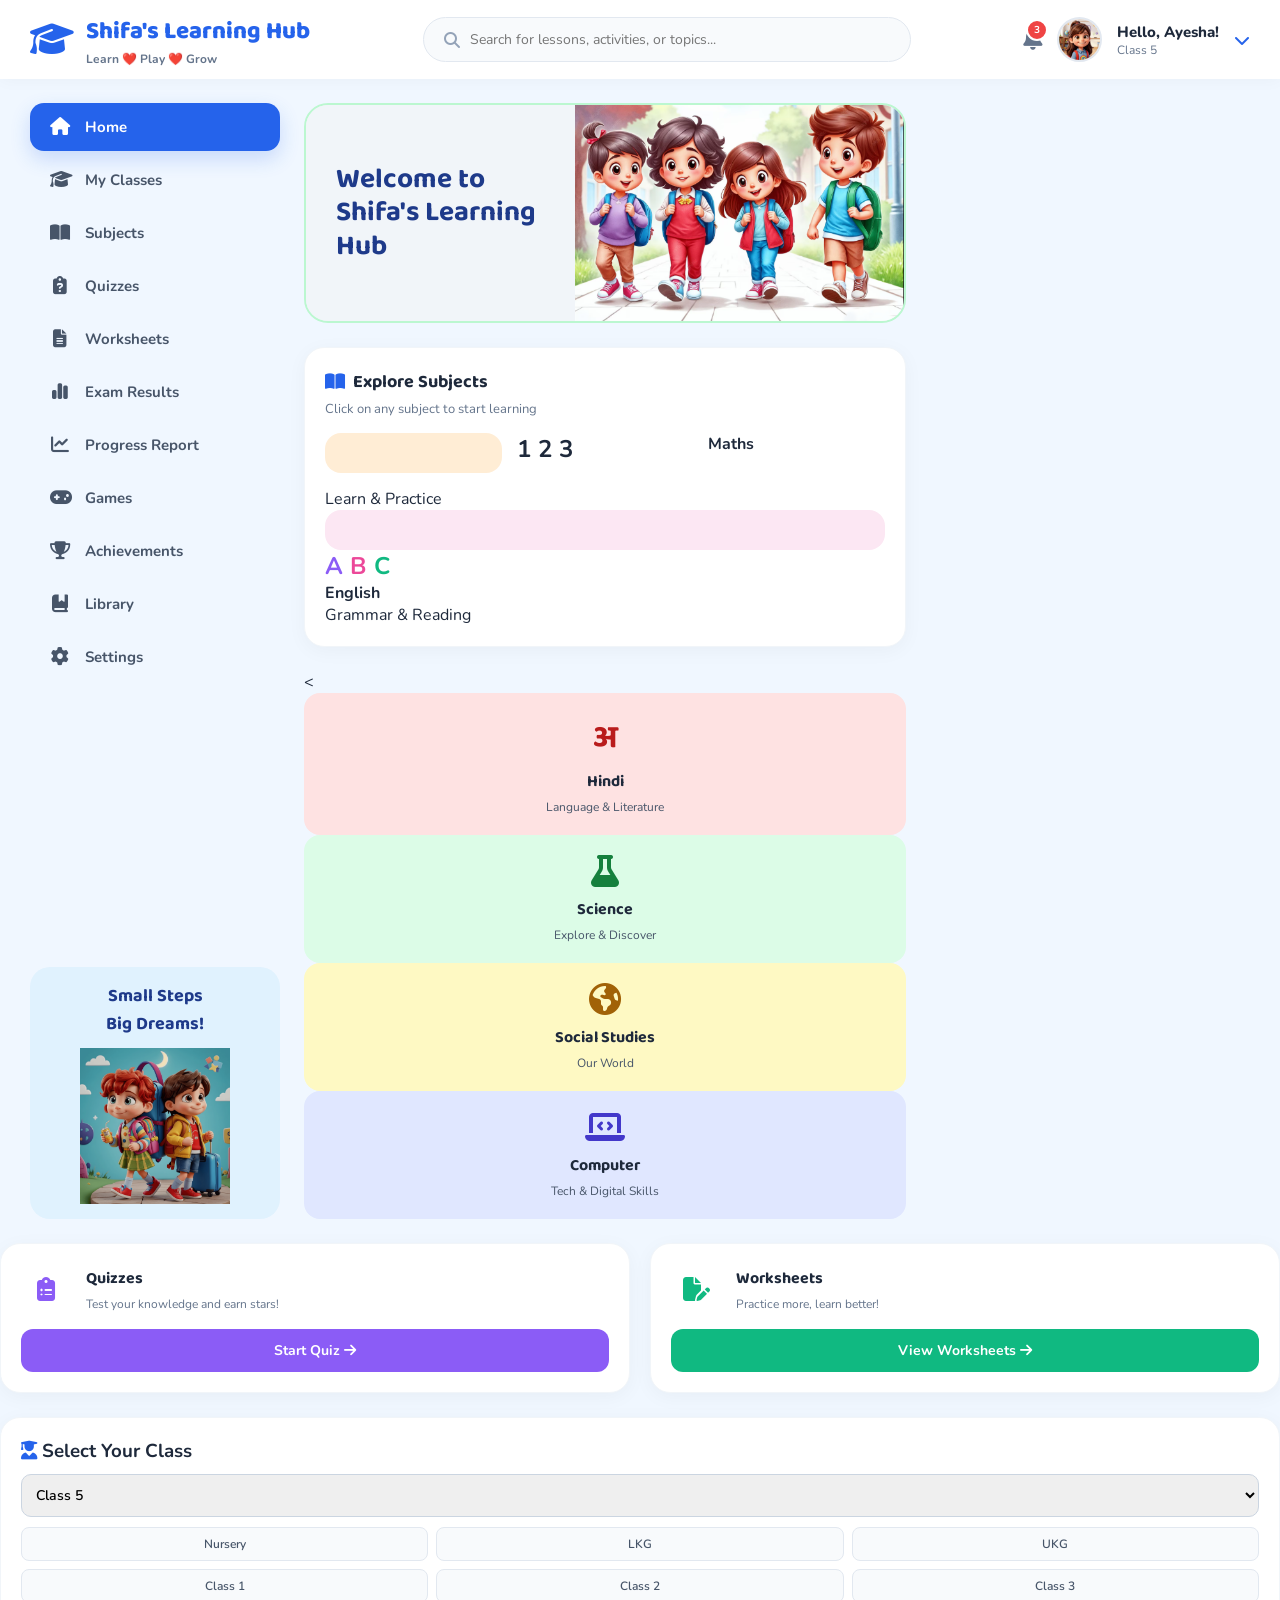
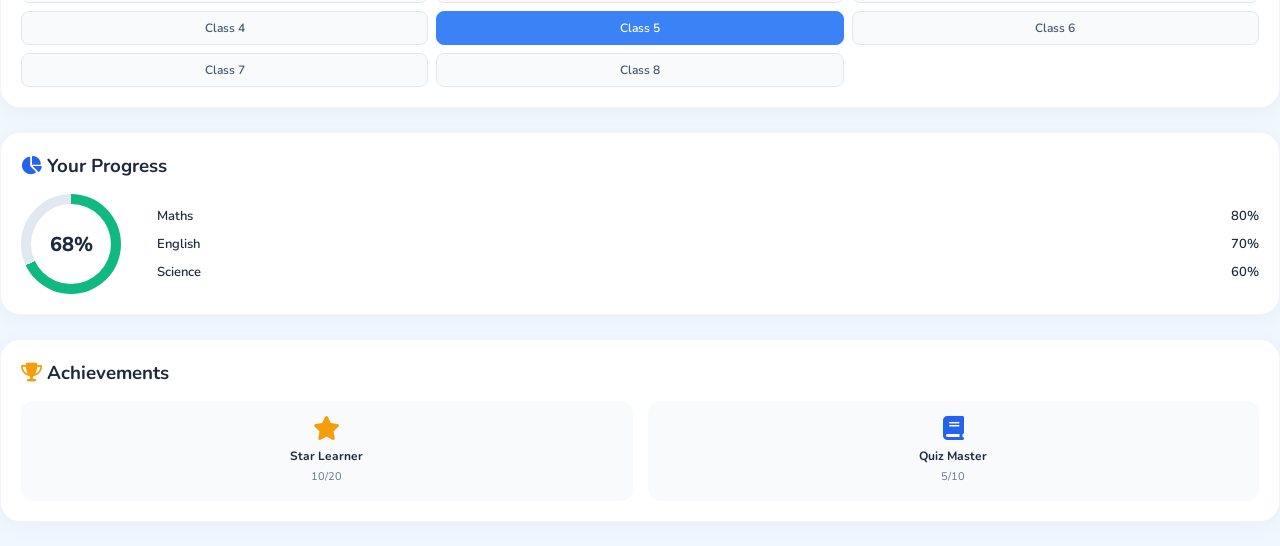
==== commit 15031bab: "add css" ====
--- a/index.html
+++ b/index.html
@@ -90,32 +90,32 @@
                     <p>Click on any subject to start learning</p>
                 </div>
                 <div class="subjects-grid">
-                    <div class="subject-card bg-math">
+                      <div class="subject-card bg-math" onclick="openSubject('Maths')"></div>
                         <h2>1 2 3</h2>
                         <h4>Maths</h4>
                         <p>Learn & Practice</p>
                     </div>
-                    <div class="subject-card bg-english">
+                     <div class="subject-card bg-english" onclick="openSubject('English')"></div>
                         <h2><span style="color:#8b5cf6">A</span> <span style="color:#ec4899">B</span> <span style="color:#10b981">C</span></h2>
                         <h4>English</h4>
                         <p>Grammar & Reading</p>
                     </div>
-                    <div class="subject-card bg-hindi">
+                    <   <div class="subject-card bg-hindi" onclick="openSubject('Hindi')">
                         <h2>अ</h2>
                         <h4>Hindi</h4>
                         <p>Language & Literature</p>
                     </div>
-                    <div class="subject-card bg-science">
+                    <div class="subject-card bg-science" onclick="openSubject('Science')">
                         <i class="fa-solid fa-flask"></i>
                         <h4>Science</h4>
                         <p>Explore & Discover</p>
                     </div>
-                    <div class="subject-card bg-sst">
+                    <div class="subject-card bg-sst" onclick="openSubject('Social Studies')">
                         <i class="fa-solid fa-earth-americas"></i>
                         <h4>Social Studies</h4>
                         <p>Our World</p>
                     </div>
-                    <div class="subject-card bg-computer">
+                    <div class="subject-card bg-computer" onclick="openSubject('Computer')">
                         <i class="fa-solid fa-laptop-code"></i>
                         <h4>Computer</h4>
                         <p>Tech & Digital Skills</p>
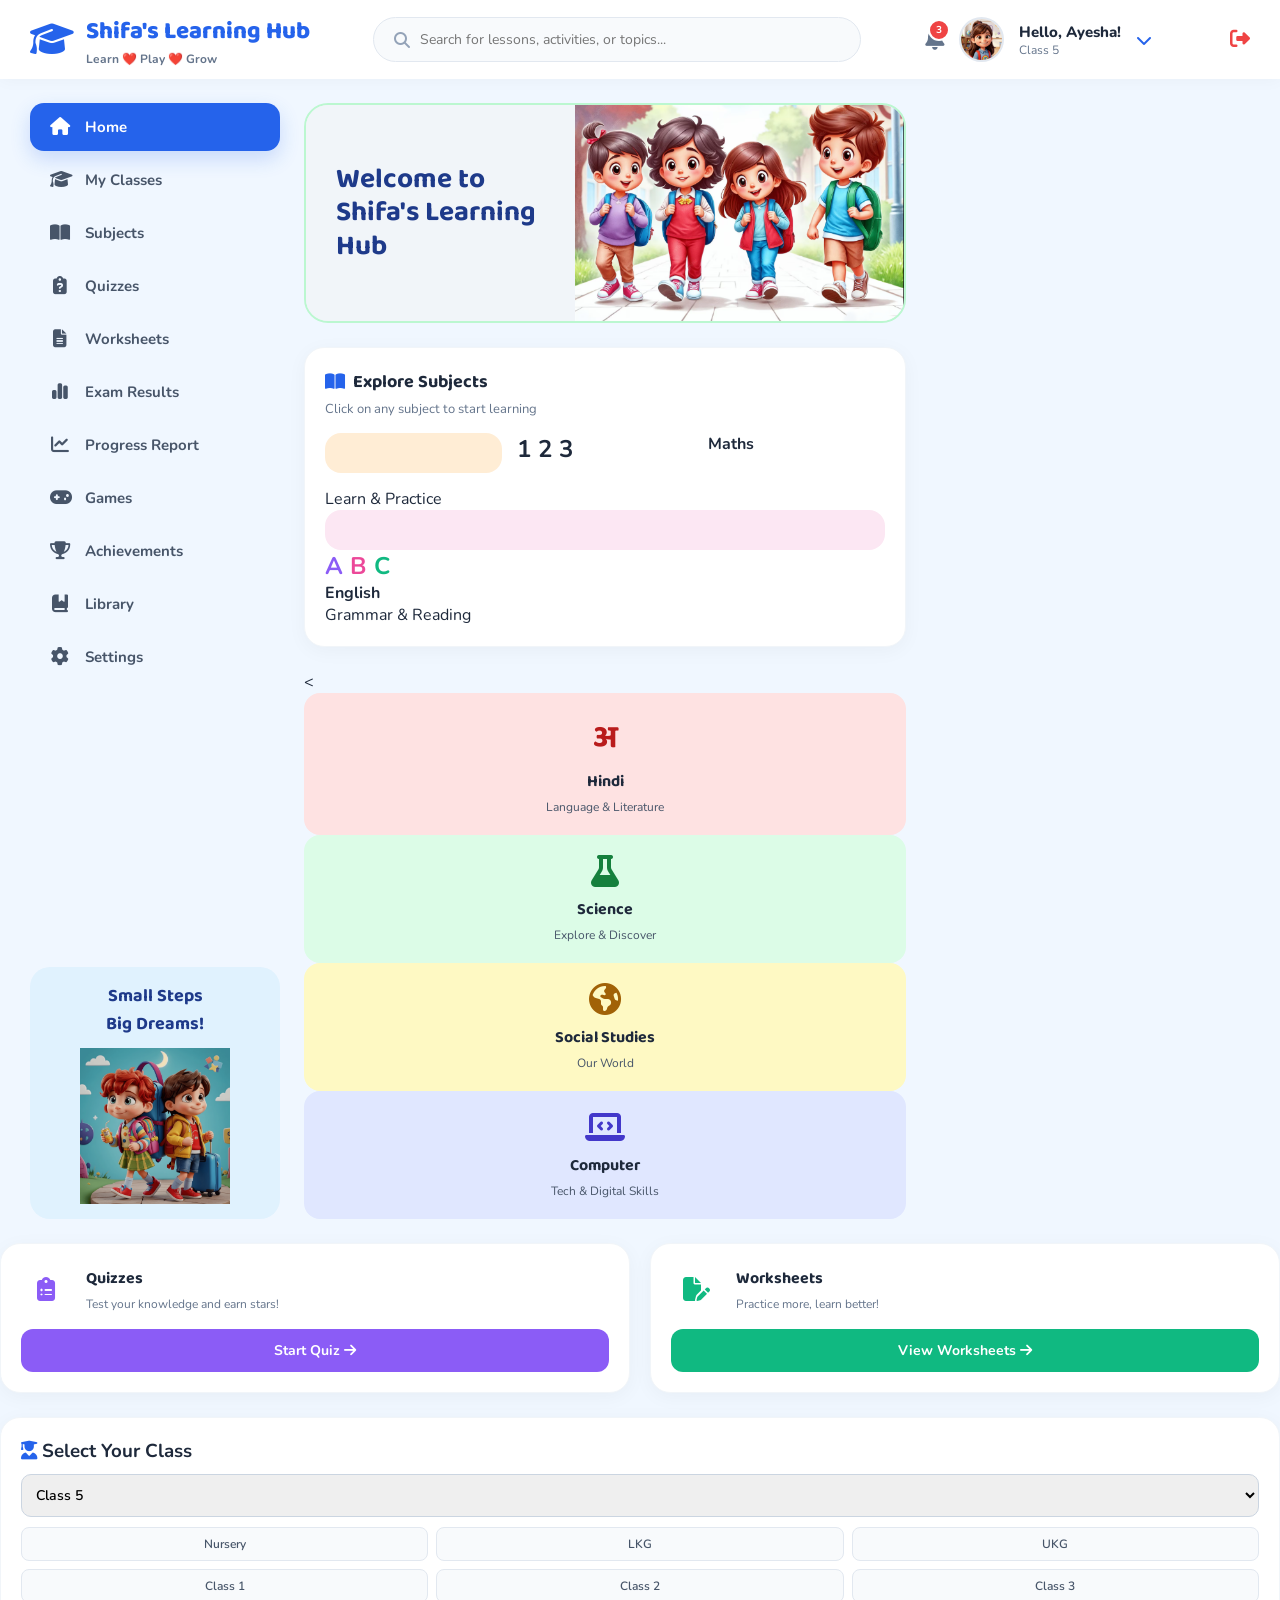
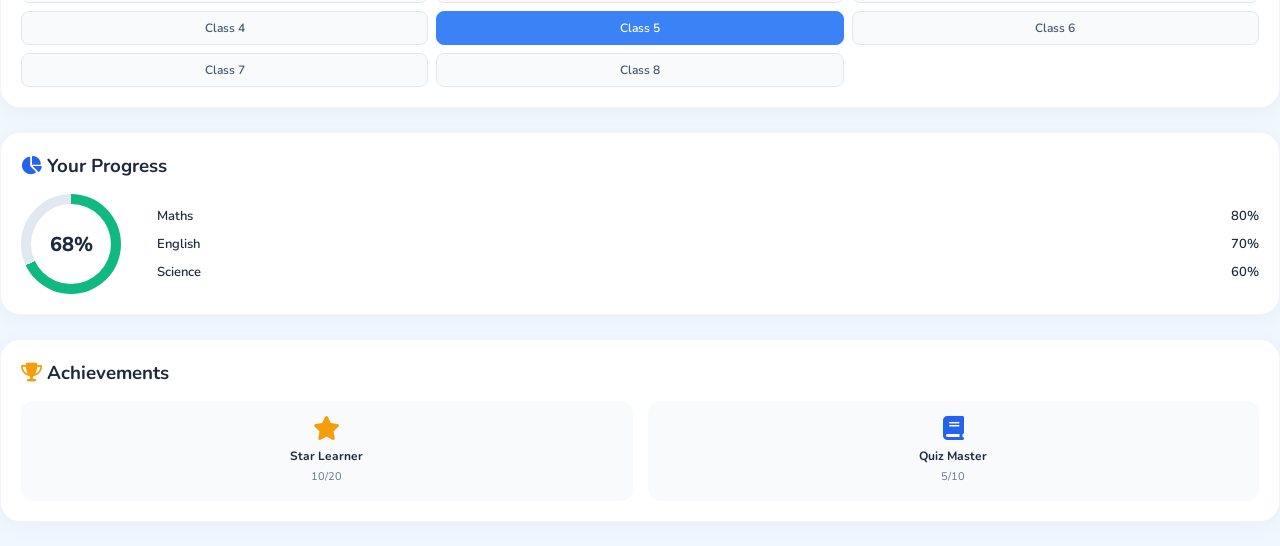
==== commit 43b1a645: "login.html" ====
--- a/index.html
+++ b/index.html
@@ -44,6 +44,11 @@
             </div>
             <i class="fa-solid fa-chevron-down text-blue"></i>
         </div>
+         <!-- Logout Button -->
+          <a href="login.html" style="margin-left: 15px; color: #ef4444; font-size: 20px;" title="Logout">
+        <i class="fa-solid fa-right-from-bracket"></i>
+    </a>
+</div>
     </header>
 
     <!-- MAIN LAYOUT (3 Columns) -->
--- a/style.css
+++ b/style.css
@@ -275,4 +275,101 @@
 @keyframes popIn {
     from { transform: scale(0.8); opacity: 0; }
     to { transform: scale(1); opacity: 1; }
+}
+/* ===== LOGIN PAGE DESIGN ===== */
+.login-body {
+    background: linear-gradient(135deg, #e0f2fe 0%, #bae6fd 100%);
+    display: flex;
+    align-items: center;
+    justify-content: center;
+    height: 100vh;
+    margin: 0;
+}
+
+.login-container {
+    width: 100%;
+    max-width: 400px;
+    padding: 20px;
+}
+
+.login-box {
+    background: white;
+    padding: 40px 30px;
+    border-radius: 24px;
+    box-shadow: 0 10px 30px rgba(0, 0, 0, 0.1);
+    text-align: center;
+}
+
+.login-header i {
+    font-size: 40px;
+    margin-bottom: 15px;
+}
+
+.login-header h2 {
+    color: #1e3a8a;
+    font-family: 'Baloo 2', cursive;
+    font-size: 28px;
+    margin-bottom: 5px;
+}
+
+.login-header p {
+    color: #64748b;
+    font-size: 14px;
+    margin-bottom: 30px;
+}
+
+.input-group {
+    background: #f8fafc;
+    border: 1px solid #e2e8f0;
+    border-radius: 12px;
+    display: flex;
+    align-items: center;
+    padding: 12px 15px;
+    margin-bottom: 15px;
+}
+
+.input-group i {
+    color: #94a3b8;
+    font-size: 18px;
+    margin-right: 10px;
+}
+
+.input-group input {
+    border: none;
+    background: transparent;
+    outline: none;
+    width: 100%;
+    font-size: 15px;
+    color: #334155;
+}
+
+.btn-blue {
+    background: #2563eb;
+    color: white;
+    width: 100%;
+    padding: 14px;
+    border-radius: 12px;
+    font-size: 16px;
+    font-weight: bold;
+    border: none;
+    cursor: pointer;
+    margin-top: 10px;
+    transition: 0.2s;
+}
+
+.btn-blue:hover {
+    background: #1d4ed8;
+    transform: translateY(-2px);
+}
+
+.login-footer {
+    margin-top: 20px;
+    font-size: 14px;
+    color: #64748b;
+}
+
+.login-footer a {
+    color: #2563eb;
+    text-decoration: none;
+    font-weight: bold;
 }
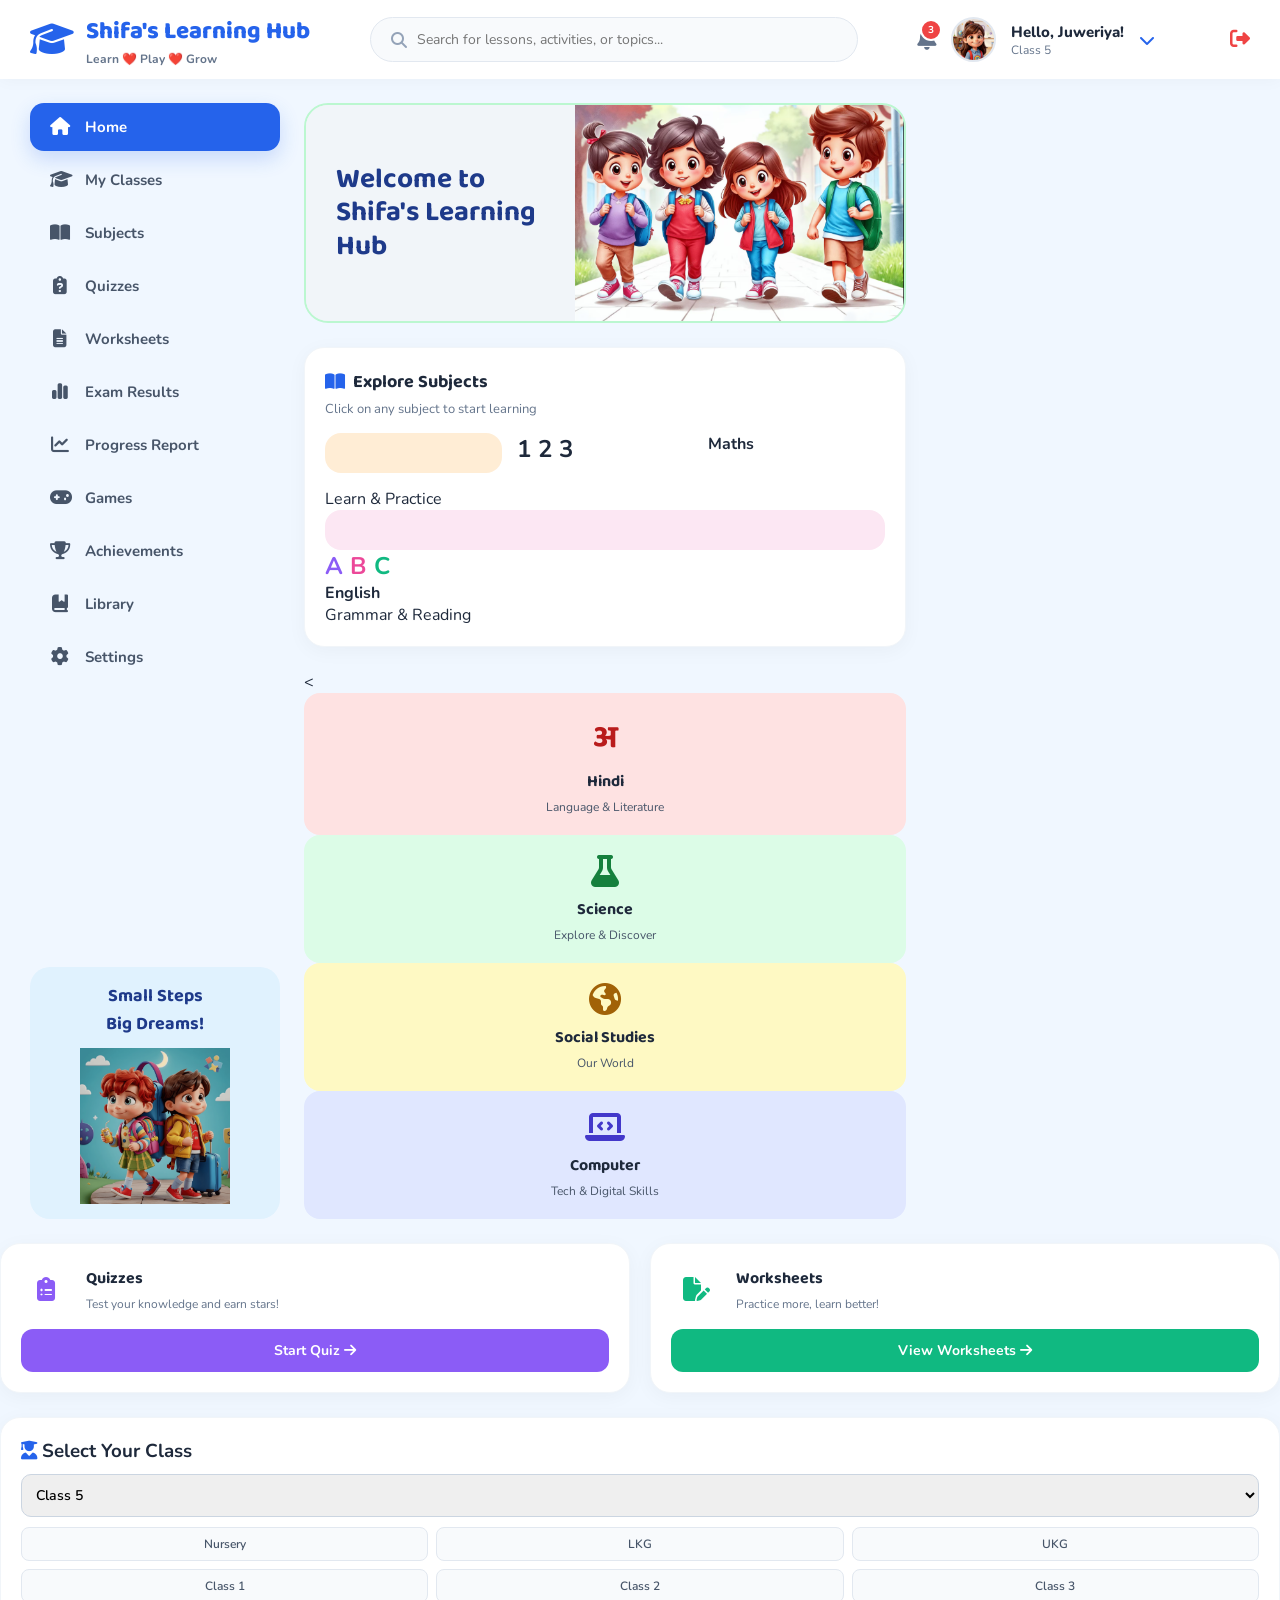
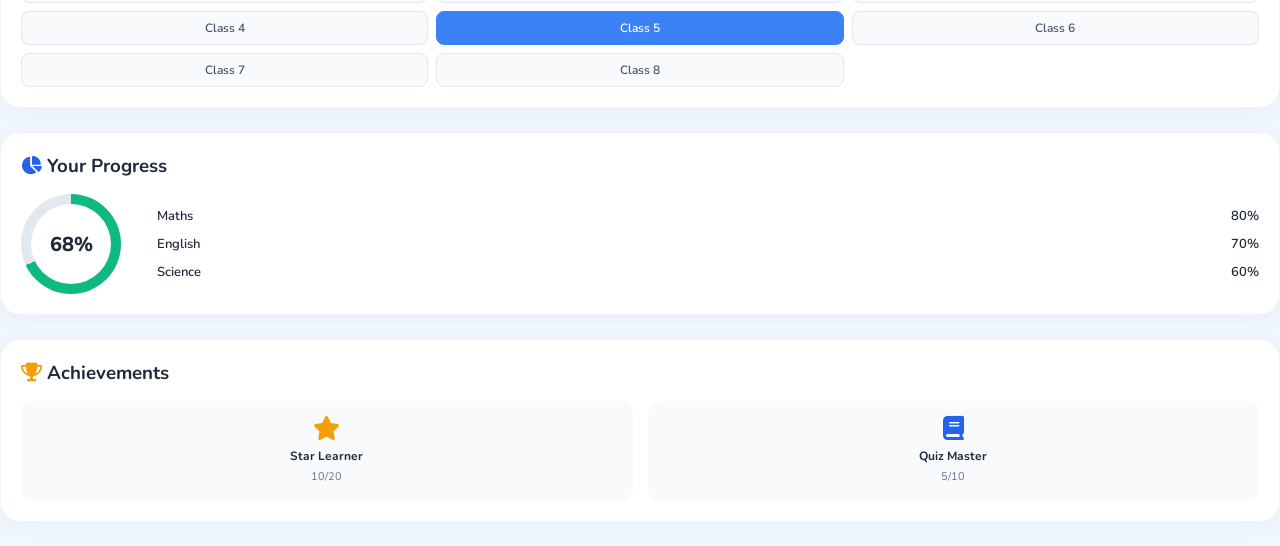
==== commit f0a95c91: "updated code" ====
--- a/index.html
+++ b/index.html
@@ -39,7 +39,7 @@
             <!-- Yahan apni profile picture lagayein: images/profile.png -->
             <img src="images/profile.png" alt="Profile" class="avatar">
             <div class="profile-info">
-                <h4>Hello, Ayesha!</h4>
+                <h4>Hello, Juweriya!</h4>
                 <p>Class 5</p>
             </div>
             <i class="fa-solid fa-chevron-down text-blue"></i>
